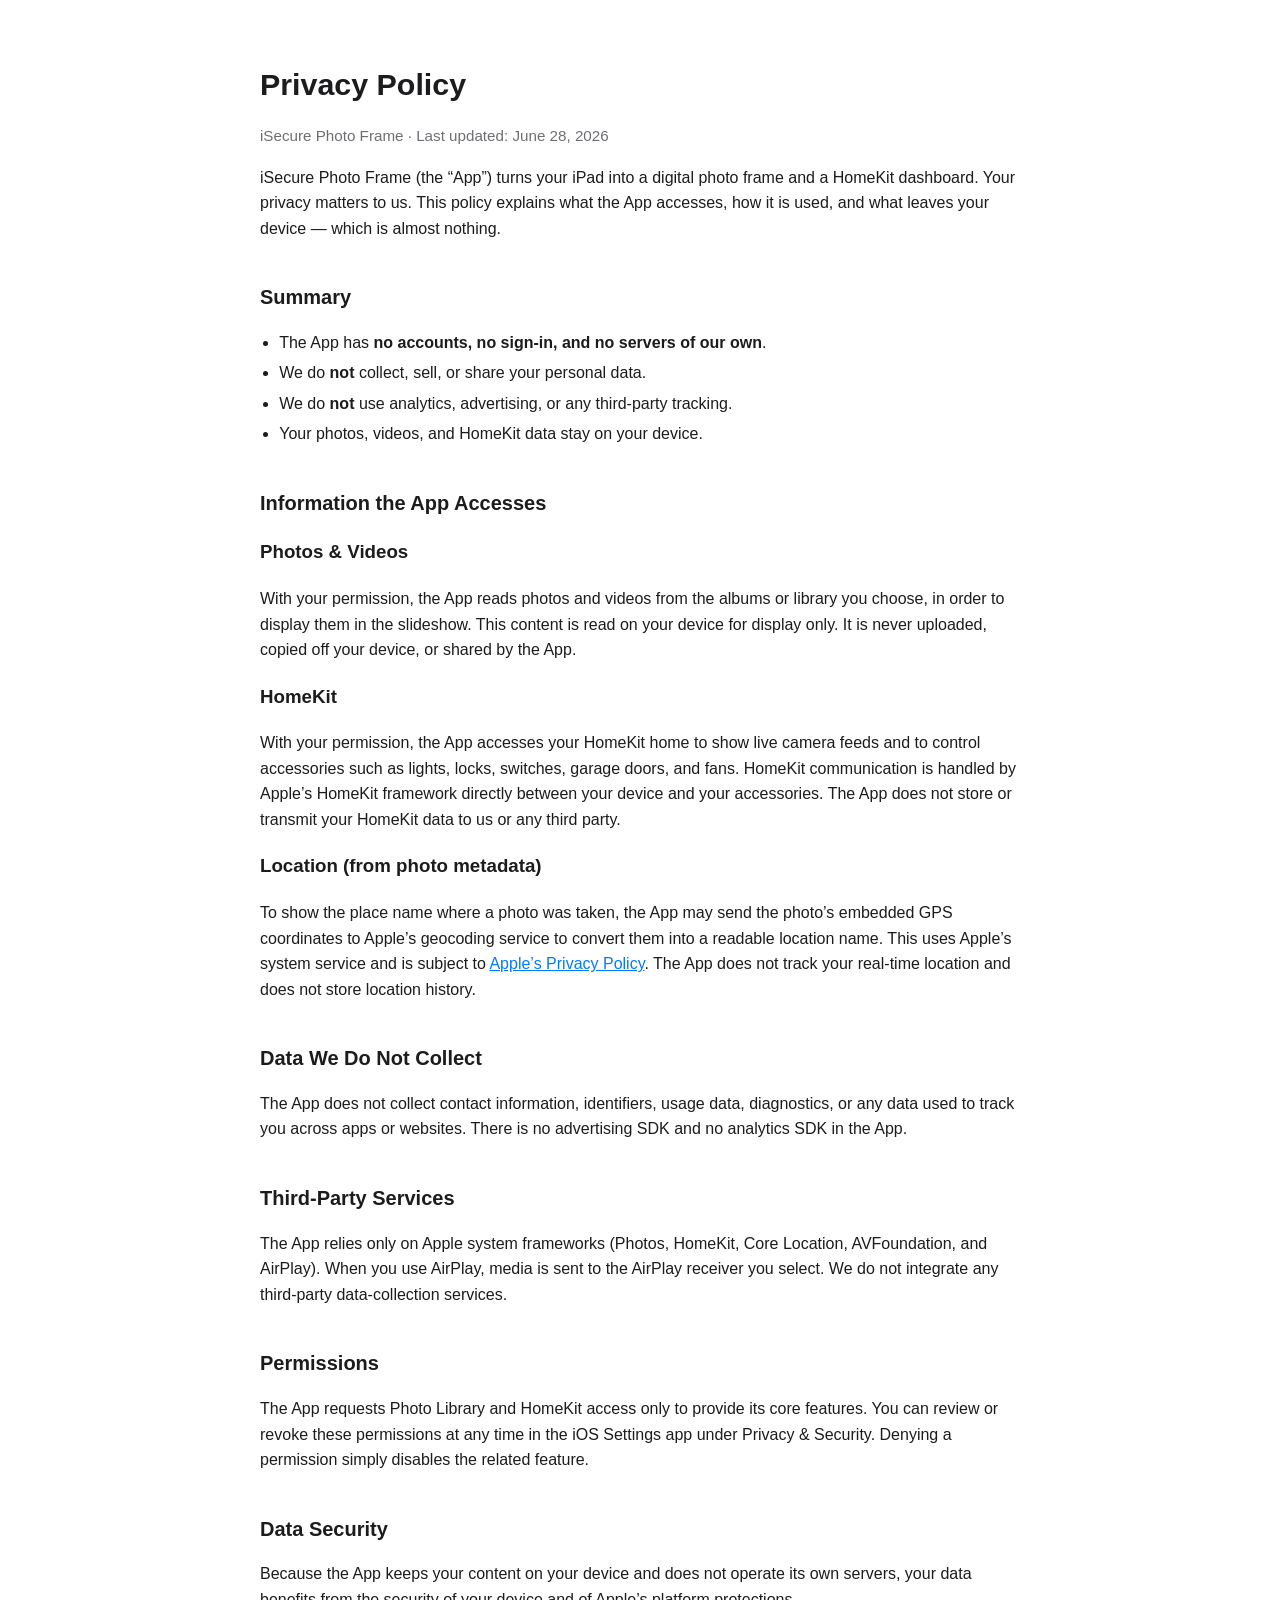
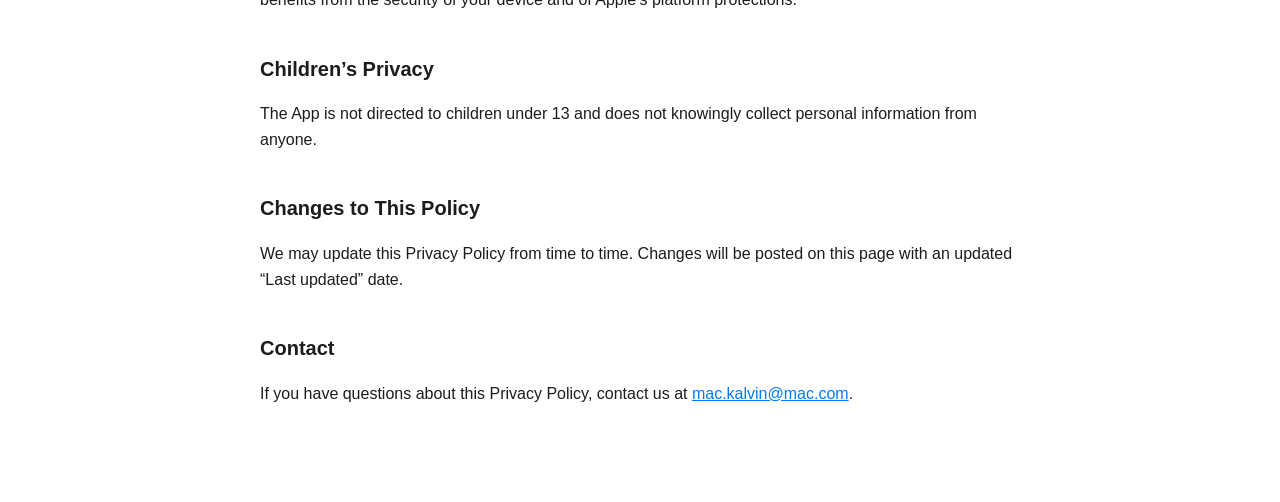
==== PrivacyPolicy.html @ 21df7ba3 "Privacy & support pages" ====
<!DOCTYPE html>
<html lang="en">
<head>
  <meta charset="utf-8">
  <meta name="viewport" content="width=device-width, initial-scale=1">
  <title>iSecure Photo Frame — Privacy Policy</title>
  <style>
    :root { color-scheme: light dark; }
    body {
      font-family: -apple-system, BlinkMacSystemFont, "Segoe UI", Roboto, Helvetica, Arial, sans-serif;
      line-height: 1.6;
      max-width: 760px;
      margin: 0 auto;
      padding: 40px 22px 80px;
      color: #1c1c1e;
      background: #ffffff;
    }
    @media (prefers-color-scheme: dark) {
      body { color: #e5e5ea; background: #000000; }
      a { color: #0a84ff; }
      .muted { color: #98989d; }
    }
    h1 { font-size: 1.9rem; margin-bottom: 0.2em; }
    h2 { font-size: 1.25rem; margin-top: 2em; }
    a { color: #007aff; }
    .muted { color: #6e6e73; font-size: 0.95rem; }
    ul { padding-left: 1.2em; }
    li { margin: 0.3em 0; }
    code { font-size: 0.95em; }
  </style>
</head>
<body>
  <h1>Privacy Policy</h1>
  <p class="muted">iSecure Photo Frame &middot; Last updated: June 28, 2026</p>

  <p>
    iSecure Photo Frame (the &ldquo;App&rdquo;) turns your iPad into a digital photo
    frame and a HomeKit dashboard. Your privacy matters to us. This policy explains
    what the App accesses, how it is used, and what leaves your device &mdash; which is
    almost nothing.
  </p>

  <h2>Summary</h2>
  <ul>
    <li>The App has <strong>no accounts, no sign-in, and no servers of our own</strong>.</li>
    <li>We do <strong>not</strong> collect, sell, or share your personal data.</li>
    <li>We do <strong>not</strong> use analytics, advertising, or any third-party tracking.</li>
    <li>Your photos, videos, and HomeKit data stay on your device.</li>
  </ul>

  <h2>Information the App Accesses</h2>

  <h3>Photos &amp; Videos</h3>
  <p>
    With your permission, the App reads photos and videos from the albums or library
    you choose, in order to display them in the slideshow. This content is read on your
    device for display only. It is never uploaded, copied off your device, or shared by
    the App.
  </p>

  <h3>HomeKit</h3>
  <p>
    With your permission, the App accesses your HomeKit home to show live camera feeds
    and to control accessories such as lights, locks, switches, garage doors, and fans.
    HomeKit communication is handled by Apple&rsquo;s HomeKit framework directly between
    your device and your accessories. The App does not store or transmit your HomeKit
    data to us or any third party.
  </p>

  <h3>Location (from photo metadata)</h3>
  <p>
    To show the place name where a photo was taken, the App may send the photo&rsquo;s
    embedded GPS coordinates to Apple&rsquo;s geocoding service to convert them into a
    readable location name. This uses Apple&rsquo;s system service and is subject to
    <a href="https://www.apple.com/legal/privacy/">Apple&rsquo;s Privacy Policy</a>. The
    App does not track your real-time location and does not store location history.
  </p>

  <h2>Data We Do Not Collect</h2>
  <p>
    The App does not collect contact information, identifiers, usage data, diagnostics,
    or any data used to track you across apps or websites. There is no advertising SDK
    and no analytics SDK in the App.
  </p>

  <h2>Third-Party Services</h2>
  <p>
    The App relies only on Apple system frameworks (Photos, HomeKit, Core Location,
    AVFoundation, and AirPlay). When you use AirPlay, media is sent to the AirPlay
    receiver you select. We do not integrate any third-party data-collection services.
  </p>

  <h2>Permissions</h2>
  <p>
    The App requests Photo Library and HomeKit access only to provide its core features.
    You can review or revoke these permissions at any time in the iOS Settings app under
    Privacy &amp; Security. Denying a permission simply disables the related feature.
  </p>

  <h2>Data Security</h2>
  <p>
    Because the App keeps your content on your device and does not operate its own
    servers, your data benefits from the security of your device and of Apple&rsquo;s
    platform protections.
  </p>

  <h2>Children&rsquo;s Privacy</h2>
  <p>
    The App is not directed to children under 13 and does not knowingly collect personal
    information from anyone.
  </p>

  <h2>Changes to This Policy</h2>
  <p>
    We may update this Privacy Policy from time to time. Changes will be posted on this
    page with an updated &ldquo;Last updated&rdquo; date.
  </p>

  <h2>Contact</h2>
  <p>
    If you have questions about this Privacy Policy, contact us at
    <a href="mailto:mac.kalvin@mac.com">mac.kalvin@mac.com</a>.
  </p>
</body>
</html>
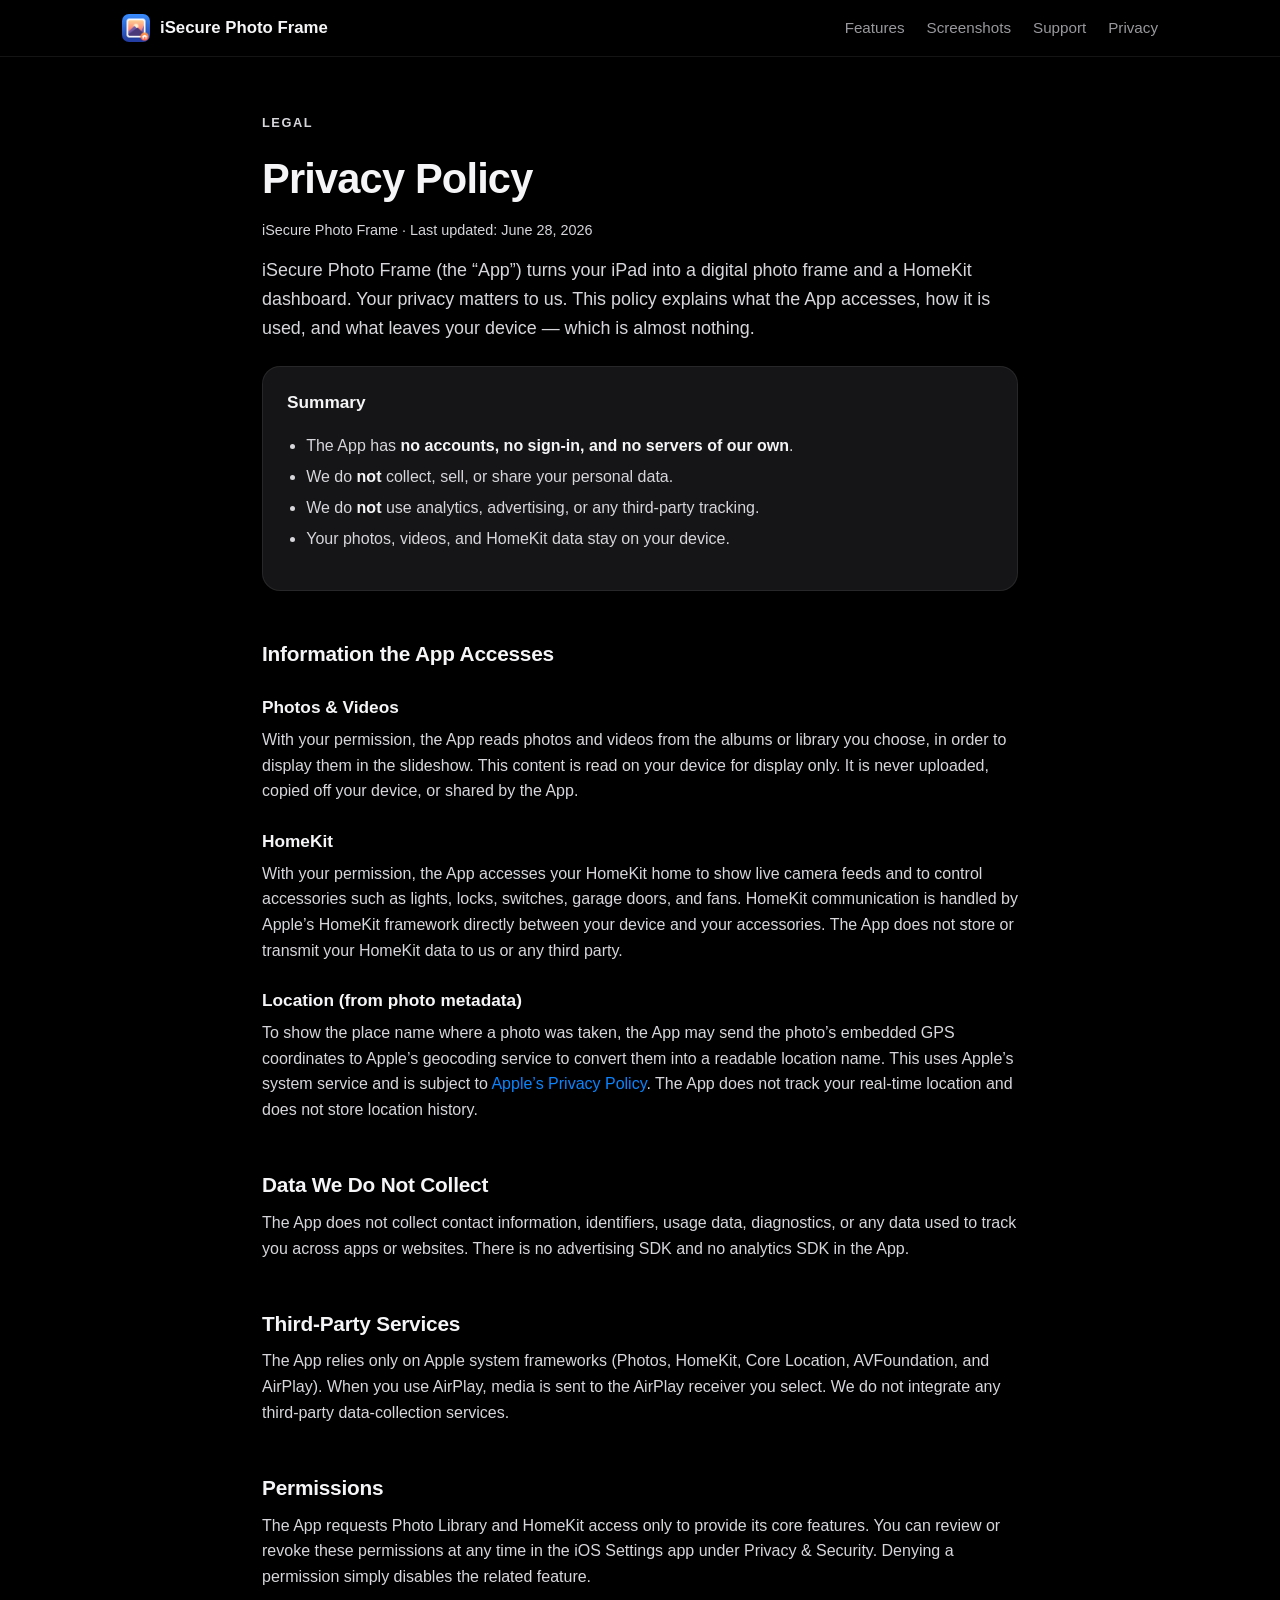
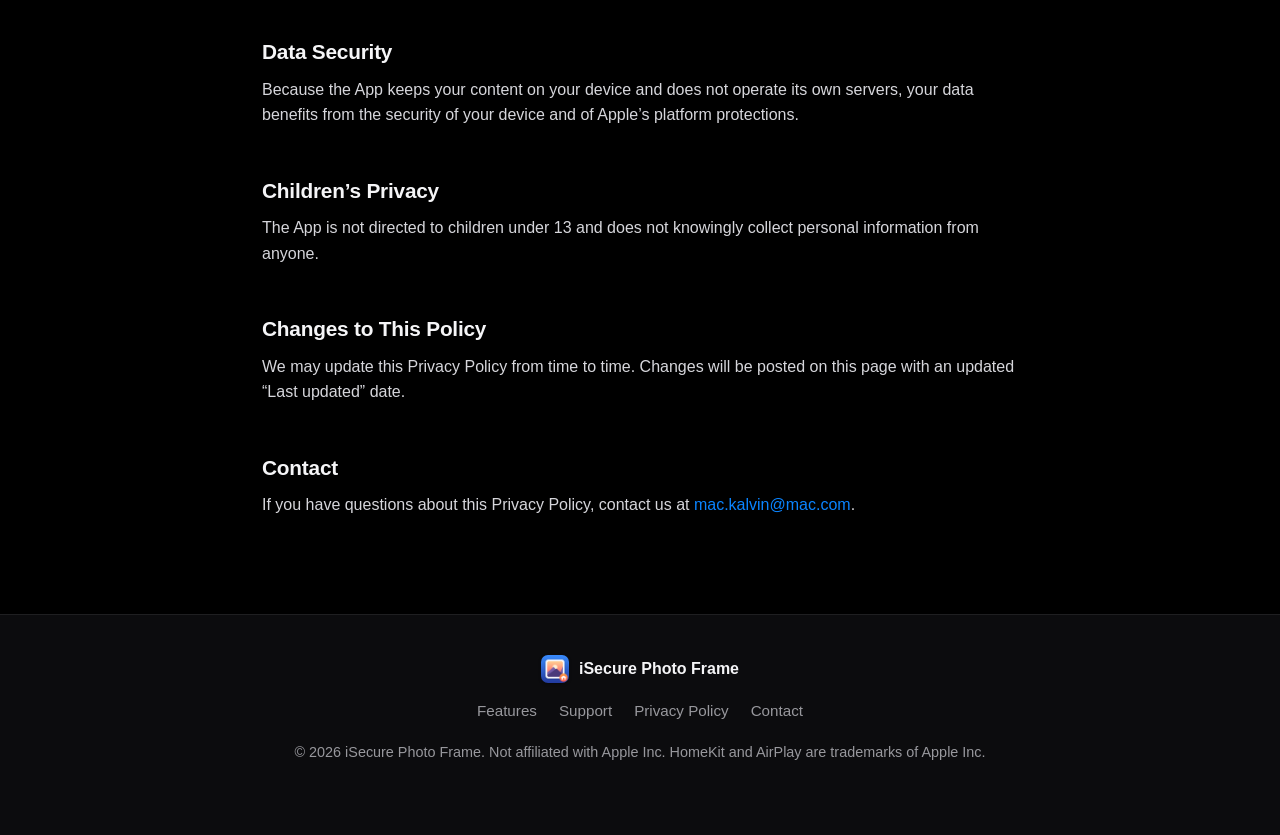
==== commit d1e2fe72: "fix firebase config for iphotoframe project" ====
--- a/PrivacyPolicy.html
+++ b/PrivacyPolicy.html
@@ -4,122 +4,141 @@
   <meta charset="utf-8">
   <meta name="viewport" content="width=device-width, initial-scale=1">
   <title>iSecure Photo Frame — Privacy Policy</title>
-  <style>
-    :root { color-scheme: light dark; }
-    body {
-      font-family: -apple-system, BlinkMacSystemFont, "Segoe UI", Roboto, Helvetica, Arial, sans-serif;
-      line-height: 1.6;
-      max-width: 760px;
-      margin: 0 auto;
-      padding: 40px 22px 80px;
-      color: #1c1c1e;
-      background: #ffffff;
-    }
-    @media (prefers-color-scheme: dark) {
-      body { color: #e5e5ea; background: #000000; }
-      a { color: #0a84ff; }
-      .muted { color: #98989d; }
-    }
-    h1 { font-size: 1.9rem; margin-bottom: 0.2em; }
-    h2 { font-size: 1.25rem; margin-top: 2em; }
-    a { color: #007aff; }
-    .muted { color: #6e6e73; font-size: 0.95rem; }
-    ul { padding-left: 1.2em; }
-    li { margin: 0.3em 0; }
-    code { font-size: 0.95em; }
-  </style>
+  <meta name="description" content="The iSecure Photo Frame privacy policy: no accounts, no tracking, no servers. Your photos and HomeKit data stay on your device.">
+  <link rel="icon" type="image/png" href="images/app-icon.png">
+  <link rel="apple-touch-icon" href="images/app-icon.png">
+  <link rel="stylesheet" href="styles.css">
 </head>
 <body>
-  <h1>Privacy Policy</h1>
-  <p class="muted">iSecure Photo Frame &middot; Last updated: June 28, 2026</p>
 
-  <p>
-    iSecure Photo Frame (the &ldquo;App&rdquo;) turns your iPad into a digital photo
-    frame and a HomeKit dashboard. Your privacy matters to us. This policy explains
-    what the App accesses, how it is used, and what leaves your device &mdash; which is
-    almost nothing.
-  </p>
+  <!-- Nav -->
+  <header class="nav">
+    <div class="nav-inner">
+      <a class="brand" href="index.html">
+        <img class="brand-mark" src="images/app-icon.png" alt="">
+        <span>iSecure Photo Frame</span>
+      </a>
+      <nav class="nav-links">
+        <a href="index.html#features">Features</a>
+        <a href="index.html#screens">Screenshots</a>
+        <a href="Support.html">Support</a>
+        <a href="PrivacyPolicy.html">Privacy</a>
+      </nav>
+    </div>
+  </header>
 
-  <h2>Summary</h2>
-  <ul>
-    <li>The App has <strong>no accounts, no sign-in, and no servers of our own</strong>.</li>
-    <li>We do <strong>not</strong> collect, sell, or share your personal data.</li>
-    <li>We do <strong>not</strong> use analytics, advertising, or any third-party tracking.</li>
-    <li>Your photos, videos, and HomeKit data stay on your device.</li>
-  </ul>
+  <main class="page">
+    <p class="page-eyebrow">Legal</p>
+    <h1>Privacy Policy</h1>
+    <p class="muted">iSecure Photo Frame &middot; Last updated: June 28, 2026</p>
 
-  <h2>Information the App Accesses</h2>
+    <p class="lead">
+      iSecure Photo Frame (the &ldquo;App&rdquo;) turns your iPad into a digital photo
+      frame and a HomeKit dashboard. Your privacy matters to us. This policy explains
+      what the App accesses, how it is used, and what leaves your device &mdash; which is
+      almost nothing.
+    </p>
 
-  <h3>Photos &amp; Videos</h3>
-  <p>
-    With your permission, the App reads photos and videos from the albums or library
-    you choose, in order to display them in the slideshow. This content is read on your
-    device for display only. It is never uploaded, copied off your device, or shared by
-    the App.
-  </p>
+    <div class="card-soft">
+      <h3>Summary</h3>
+      <ul>
+        <li>The App has <strong>no accounts, no sign-in, and no servers of our own</strong>.</li>
+        <li>We do <strong>not</strong> collect, sell, or share your personal data.</li>
+        <li>We do <strong>not</strong> use analytics, advertising, or any third-party tracking.</li>
+        <li>Your photos, videos, and HomeKit data stay on your device.</li>
+      </ul>
+    </div>
 
-  <h3>HomeKit</h3>
-  <p>
-    With your permission, the App accesses your HomeKit home to show live camera feeds
-    and to control accessories such as lights, locks, switches, garage doors, and fans.
-    HomeKit communication is handled by Apple&rsquo;s HomeKit framework directly between
-    your device and your accessories. The App does not store or transmit your HomeKit
-    data to us or any third party.
-  </p>
+    <h2>Information the App Accesses</h2>
 
-  <h3>Location (from photo metadata)</h3>
-  <p>
-    To show the place name where a photo was taken, the App may send the photo&rsquo;s
-    embedded GPS coordinates to Apple&rsquo;s geocoding service to convert them into a
-    readable location name. This uses Apple&rsquo;s system service and is subject to
-    <a href="https://www.apple.com/legal/privacy/">Apple&rsquo;s Privacy Policy</a>. The
-    App does not track your real-time location and does not store location history.
-  </p>
+    <h3>Photos &amp; Videos</h3>
+    <p>
+      With your permission, the App reads photos and videos from the albums or library
+      you choose, in order to display them in the slideshow. This content is read on your
+      device for display only. It is never uploaded, copied off your device, or shared by
+      the App.
+    </p>
 
-  <h2>Data We Do Not Collect</h2>
-  <p>
-    The App does not collect contact information, identifiers, usage data, diagnostics,
-    or any data used to track you across apps or websites. There is no advertising SDK
-    and no analytics SDK in the App.
-  </p>
+    <h3>HomeKit</h3>
+    <p>
+      With your permission, the App accesses your HomeKit home to show live camera feeds
+      and to control accessories such as lights, locks, switches, garage doors, and fans.
+      HomeKit communication is handled by Apple&rsquo;s HomeKit framework directly between
+      your device and your accessories. The App does not store or transmit your HomeKit
+      data to us or any third party.
+    </p>
 
-  <h2>Third-Party Services</h2>
-  <p>
-    The App relies only on Apple system frameworks (Photos, HomeKit, Core Location,
-    AVFoundation, and AirPlay). When you use AirPlay, media is sent to the AirPlay
-    receiver you select. We do not integrate any third-party data-collection services.
-  </p>
+    <h3>Location (from photo metadata)</h3>
+    <p>
+      To show the place name where a photo was taken, the App may send the photo&rsquo;s
+      embedded GPS coordinates to Apple&rsquo;s geocoding service to convert them into a
+      readable location name. This uses Apple&rsquo;s system service and is subject to
+      <a href="https://www.apple.com/legal/privacy/">Apple&rsquo;s Privacy Policy</a>. The
+      App does not track your real-time location and does not store location history.
+    </p>
 
-  <h2>Permissions</h2>
-  <p>
-    The App requests Photo Library and HomeKit access only to provide its core features.
-    You can review or revoke these permissions at any time in the iOS Settings app under
-    Privacy &amp; Security. Denying a permission simply disables the related feature.
-  </p>
+    <h2>Data We Do Not Collect</h2>
+    <p>
+      The App does not collect contact information, identifiers, usage data, diagnostics,
+      or any data used to track you across apps or websites. There is no advertising SDK
+      and no analytics SDK in the App.
+    </p>
 
-  <h2>Data Security</h2>
-  <p>
-    Because the App keeps your content on your device and does not operate its own
-    servers, your data benefits from the security of your device and of Apple&rsquo;s
-    platform protections.
-  </p>
+    <h2>Third-Party Services</h2>
+    <p>
+      The App relies only on Apple system frameworks (Photos, HomeKit, Core Location,
+      AVFoundation, and AirPlay). When you use AirPlay, media is sent to the AirPlay
+      receiver you select. We do not integrate any third-party data-collection services.
+    </p>
 
-  <h2>Children&rsquo;s Privacy</h2>
-  <p>
-    The App is not directed to children under 13 and does not knowingly collect personal
-    information from anyone.
-  </p>
+    <h2>Permissions</h2>
+    <p>
+      The App requests Photo Library and HomeKit access only to provide its core features.
+      You can review or revoke these permissions at any time in the iOS Settings app under
+      Privacy &amp; Security. Denying a permission simply disables the related feature.
+    </p>
 
-  <h2>Changes to This Policy</h2>
-  <p>
-    We may update this Privacy Policy from time to time. Changes will be posted on this
-    page with an updated &ldquo;Last updated&rdquo; date.
-  </p>
+    <h2>Data Security</h2>
+    <p>
+      Because the App keeps your content on your device and does not operate its own
+      servers, your data benefits from the security of your device and of Apple&rsquo;s
+      platform protections.
+    </p>
 
-  <h2>Contact</h2>
-  <p>
-    If you have questions about this Privacy Policy, contact us at
-    <a href="mailto:mac.kalvin@mac.com">mac.kalvin@mac.com</a>.
-  </p>
+    <h2>Children&rsquo;s Privacy</h2>
+    <p>
+      The App is not directed to children under 13 and does not knowingly collect personal
+      information from anyone.
+    </p>
+
+    <h2>Changes to This Policy</h2>
+    <p>
+      We may update this Privacy Policy from time to time. Changes will be posted on this
+      page with an updated &ldquo;Last updated&rdquo; date.
+    </p>
+
+    <h2>Contact</h2>
+    <p>
+      If you have questions about this Privacy Policy, contact us at
+      <a href="mailto:mac.kalvin@mac.com">mac.kalvin@mac.com</a>.
+    </p>
+  </main>
+
+  <!-- Footer -->
+  <footer class="footer">
+    <div class="footer-inner">
+      <div class="footer-brand">
+        <img class="brand-mark" src="images/app-icon.png" alt=""> iSecure Photo Frame
+      </div>
+      <nav class="footer-links">
+        <a href="index.html#features">Features</a>
+        <a href="Support.html">Support</a>
+        <a href="PrivacyPolicy.html">Privacy Policy</a>
+        <a href="mailto:mac.kalvin@mac.com">Contact</a>
+      </nav>
+      <p class="muted">© 2026 iSecure Photo Frame. Not affiliated with Apple Inc. HomeKit and AirPlay are trademarks of Apple Inc.</p>
+    </div>
+  </footer>
+
 </body>
 </html>
--- a/styles.css
+++ b/styles.css
@@ -0,0 +1,315 @@
+/* iSecure Photo Frame — marketing site
+   Dark, photo-frame aesthetic with a HomeKit-green accent. */
+
+:root {
+  --bg: #000000;
+  --bg-alt: #0c0c0e;
+  --surface: #151517;
+  --surface-2: #1c1c1e;
+  --text: #f5f5f7;
+  --muted: #98989d;
+  --line: rgba(255, 255, 255, 0.08);
+  --accent: #34c759;       /* HomeKit toggle green */
+  --accent-2: #0a84ff;     /* iOS blue */
+  --radius: 18px;
+  --max: 1080px;
+  color-scheme: dark;
+}
+
+* { box-sizing: border-box; }
+
+html { scroll-behavior: smooth; }
+
+body {
+  margin: 0;
+  font-family: -apple-system, BlinkMacSystemFont, "Segoe UI", Roboto, Helvetica, Arial, sans-serif;
+  background: var(--bg);
+  color: var(--text);
+  line-height: 1.6;
+  -webkit-font-smoothing: antialiased;
+}
+
+a { color: var(--accent-2); text-decoration: none; }
+a:hover { text-decoration: underline; }
+
+img { max-width: 100%; display: block; }
+
+.muted { color: var(--muted); font-size: 0.9rem; }
+
+/* ---------- Nav ---------- */
+.nav {
+  position: sticky;
+  top: 0;
+  z-index: 10;
+  background: rgba(0, 0, 0, 0.7);
+  backdrop-filter: saturate(180%) blur(20px);
+  -webkit-backdrop-filter: saturate(180%) blur(20px);
+  border-bottom: 1px solid var(--line);
+}
+.nav-inner {
+  max-width: var(--max);
+  margin: 0 auto;
+  padding: 14px 22px;
+  display: flex;
+  align-items: center;
+  justify-content: space-between;
+}
+.brand {
+  display: flex;
+  align-items: center;
+  gap: 10px;
+  color: var(--text);
+  font-weight: 650;
+  font-size: 1.05rem;
+}
+.brand:hover { text-decoration: none; }
+.brand-mark {
+  width: 28px;
+  height: 28px;
+  border-radius: 7px;
+  object-fit: cover;
+  box-shadow: 0 1px 3px rgba(0, 0, 0, 0.4);
+}
+.hero-icon {
+  width: 84px;
+  height: 84px;
+  border-radius: 19px;
+  margin-bottom: 20px;
+  box-shadow: 0 10px 28px rgba(0, 0, 0, 0.5);
+}
+.nav-links { display: flex; gap: 22px; }
+.nav-links a { color: var(--muted); font-size: 0.95rem; }
+.nav-links a:hover { color: var(--text); text-decoration: none; }
+
+/* ---------- Hero ---------- */
+.hero {
+  max-width: var(--max);
+  margin: 0 auto;
+  padding: 72px 22px 64px;
+  display: grid;
+  grid-template-columns: 1.05fr 1fr;
+  gap: 48px;
+  align-items: center;
+}
+.eyebrow {
+  text-transform: uppercase;
+  letter-spacing: 0.12em;
+  font-size: 0.8rem;
+  font-weight: 650;
+  color: var(--accent);
+  margin: 0 0 12px;
+}
+.hero h1 {
+  font-size: clamp(2.2rem, 4.6vw, 3.4rem);
+  line-height: 1.07;
+  letter-spacing: -0.02em;
+  margin: 0 0 18px;
+}
+.lede {
+  font-size: 1.12rem;
+  color: #d6d6db;
+  margin: 0 0 28px;
+  max-width: 34ch;
+}
+.cta-row { display: flex; gap: 14px; flex-wrap: wrap; }
+.btn {
+  display: inline-flex;
+  align-items: center;
+  padding: 12px 22px;
+  border-radius: 999px;
+  font-weight: 600;
+  font-size: 1rem;
+  transition: transform .08s ease, opacity .2s ease, background .2s ease;
+}
+.btn:hover { text-decoration: none; transform: translateY(-1px); }
+.btn-primary { background: var(--accent); color: #00210d; }
+.btn-primary:hover { background: #2db14e; }
+.btn-ghost { background: var(--surface-2); color: var(--text); border: 1px solid var(--line); }
+.btn-ghost:hover { background: #2a2a2d; }
+.badges {
+  margin-top: 26px;
+  display: flex;
+  gap: 10px;
+  flex-wrap: wrap;
+  color: var(--muted);
+  font-size: 0.9rem;
+}
+
+.hero-shot { display: flex; justify-content: center; }
+.frame {
+  padding: 10px;
+  background: linear-gradient(160deg, #2a2a2d, #0d0d0f);
+  border-radius: 22px;
+  border: 1px solid var(--line);
+  box-shadow: 0 30px 80px rgba(0, 0, 0, 0.55);
+  max-width: 520px;
+}
+.frame img { border-radius: 14px; }
+
+/* ---------- Sections ---------- */
+.section {
+  max-width: var(--max);
+  margin: 0 auto;
+  padding: 72px 22px;
+}
+.section-alt { background: var(--bg-alt); max-width: none; }
+.section-alt > * { max-width: var(--max); margin-left: auto; margin-right: auto; }
+.section-title {
+  font-size: clamp(1.7rem, 3vw, 2.3rem);
+  letter-spacing: -0.02em;
+  text-align: center;
+  margin: 0 0 10px;
+}
+.section-sub {
+  text-align: center;
+  color: var(--muted);
+  font-size: 1.05rem;
+  margin: 0 auto 44px;
+  max-width: 52ch;
+}
+
+/* ---------- Feature grid ---------- */
+.grid {
+  display: grid;
+  grid-template-columns: repeat(3, 1fr);
+  gap: 18px;
+}
+.card {
+  background: var(--surface);
+  border: 1px solid var(--line);
+  border-radius: var(--radius);
+  padding: 26px 24px;
+  transition: border-color .2s ease, transform .12s ease;
+}
+.card:hover { border-color: rgba(52, 199, 89, 0.5); transform: translateY(-2px); }
+.card-icon { font-size: 1.7rem; margin-bottom: 12px; }
+.card h3 { margin: 0 0 8px; font-size: 1.15rem; }
+.card p { margin: 0; color: var(--muted); font-size: 0.97rem; }
+
+/* ---------- Screenshot story ---------- */
+.story { display: flex; flex-direction: column; gap: 64px; }
+.story-row {
+  display: grid;
+  grid-template-columns: 1.1fr 1fr;
+  gap: 44px;
+  align-items: center;
+}
+.story-row.reverse .story-shot { order: 2; }
+.story-shot img {
+  border-radius: 16px;
+  border: 1px solid var(--line);
+  box-shadow: 0 20px 50px rgba(0, 0, 0, 0.5);
+}
+.story-copy h3 { font-size: 1.45rem; letter-spacing: -0.01em; margin: 0 0 10px; }
+.story-copy p { color: var(--muted); font-size: 1.05rem; margin: 0; max-width: 40ch; }
+
+/* ---------- Privacy band ---------- */
+.privacy-band { text-align: center; }
+.privacy-grid {
+  display: grid;
+  grid-template-columns: repeat(4, 1fr);
+  gap: 16px;
+  margin: 36px 0 30px;
+}
+.privacy-item {
+  background: var(--surface);
+  border: 1px solid var(--line);
+  border-radius: var(--radius);
+  padding: 22px 18px;
+  text-align: left;
+}
+.privacy-item strong { display: block; margin-bottom: 6px; font-size: 1.02rem; }
+.privacy-item span { color: var(--muted); font-size: 0.92rem; }
+.privacy-cta { margin: 0; }
+
+/* ---------- Content pages (Privacy / Support) ---------- */
+.page {
+  max-width: 800px;
+  margin: 0 auto;
+  padding: 56px 22px 80px;
+}
+.page h1 {
+  font-size: clamp(2rem, 4vw, 2.6rem);
+  letter-spacing: -0.02em;
+  margin: 0 0 6px;
+}
+.page h2 {
+  font-size: 1.3rem;
+  letter-spacing: -0.01em;
+  margin: 2.2em 0 0.4em;
+}
+.page h3 { font-size: 1.08rem; margin: 1.4em 0 0.3em; }
+.page p { color: #d6d6db; margin: 0 0 1em; }
+.page ul { padding-left: 1.2em; color: #d6d6db; }
+.page li { margin: 0.35em 0; }
+.page strong { color: var(--text); }
+.page .lead { font-size: 1.12rem; color: #d6d6db; }
+.page-eyebrow {
+  text-transform: uppercase;
+  letter-spacing: 0.12em;
+  font-size: 0.8rem;
+  font-weight: 650;
+  color: var(--accent);
+  margin: 0 0 12px;
+}
+.card-soft {
+  background: var(--surface);
+  border: 1px solid var(--line);
+  border-radius: var(--radius);
+  padding: 22px 24px;
+  margin: 24px 0;
+}
+.card-soft h3 { margin-top: 0; }
+.card-soft p:last-child { margin-bottom: 0; }
+
+/* ---------- Footer ---------- */
+.footer {
+  border-top: 1px solid var(--line);
+  background: var(--bg-alt);
+}
+.footer-inner {
+  max-width: var(--max);
+  margin: 0 auto;
+  padding: 40px 22px 56px;
+  text-align: center;
+}
+.footer-brand {
+  display: inline-flex;
+  align-items: center;
+  gap: 10px;
+  font-weight: 650;
+  margin-bottom: 16px;
+}
+.footer-links {
+  display: flex;
+  gap: 22px;
+  justify-content: center;
+  flex-wrap: wrap;
+  margin-bottom: 18px;
+}
+.footer-links a { color: var(--muted); font-size: 0.95rem; }
+.footer-links a:hover { color: var(--text); }
+
+/* ---------- Responsive ---------- */
+@media (max-width: 860px) {
+  .hero {
+    grid-template-columns: 1fr;
+    padding-top: 48px;
+    text-align: center;
+  }
+  .hero .lede, .hero .badges, .hero-icon { margin-left: auto; margin-right: auto; }
+  .cta-row { justify-content: center; }
+  .hero-shot { order: -1; }
+  .frame { max-width: 360px; }
+  .grid { grid-template-columns: 1fr 1fr; }
+  .story-row, .story-row.reverse { grid-template-columns: 1fr; gap: 22px; }
+  .story-row.reverse .story-shot { order: 0; }
+  .story-copy { text-align: center; }
+  .story-copy p { margin-left: auto; margin-right: auto; }
+  .privacy-grid { grid-template-columns: 1fr 1fr; }
+}
+@media (max-width: 520px) {
+  .nav-links { gap: 14px; }
+  .grid { grid-template-columns: 1fr; }
+  .privacy-grid { grid-template-columns: 1fr; }
+}
